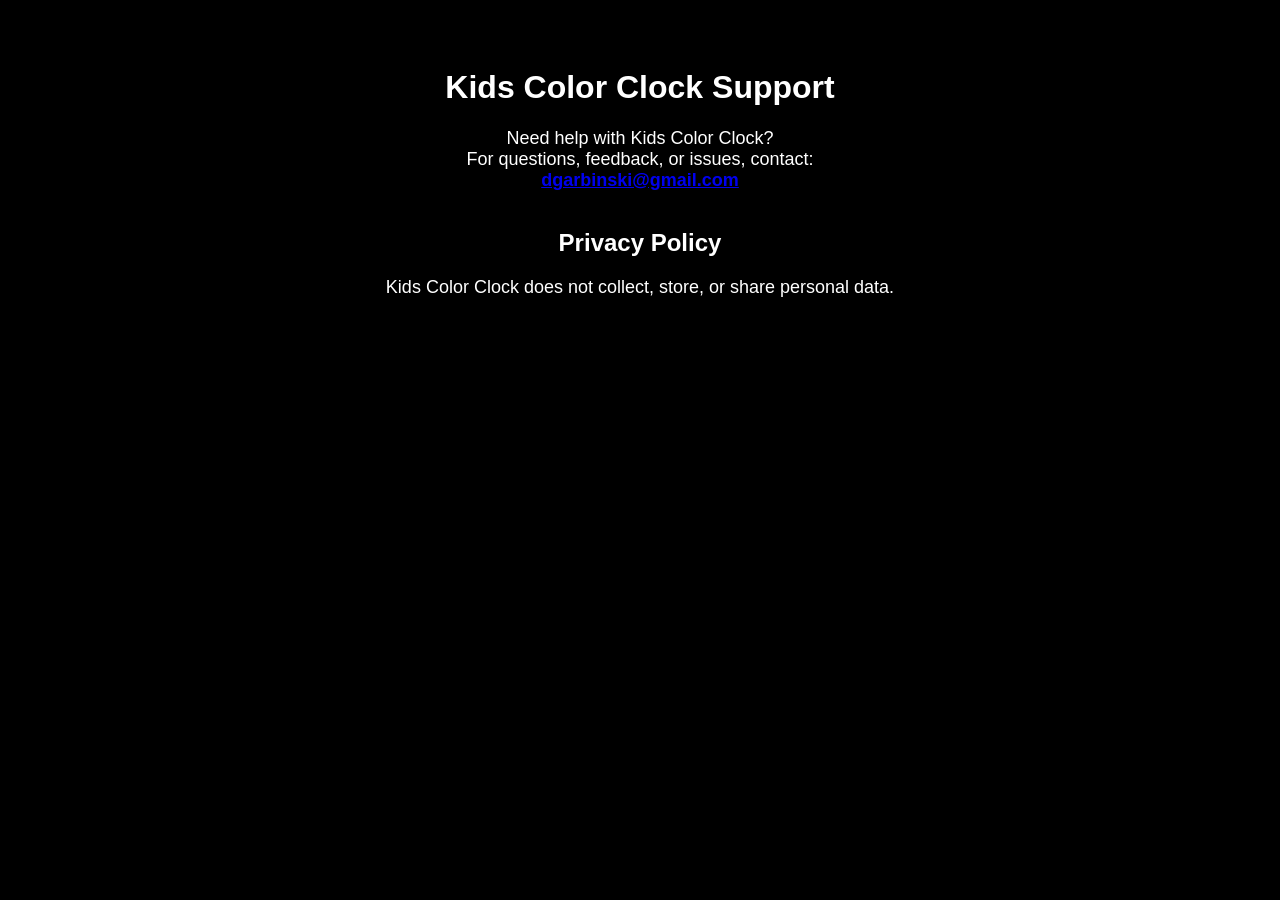
==== index.html @ 392bc578 "Create index.html for Kids Color Clock support Initial HTML structure for Kids Color Clock support p" ====
<!DOCTYPE html>
<html>
<head>
  <title>Kids Color Clock Support</title>
  <meta name="viewport" content="width=device-width, initial-scale=1">
  <style>
    body {
      font-family: -apple-system, BlinkMacSystemFont, sans-serif;
      background-color: #000;
      color: #fff;
      text-align: center;
      padding: 40px;
    }
    h1 { font-size: 32px; }
    p { font-size: 18px; max-width: 600px; margin: auto; }
  </style>
</head>
<body>
  <h1>Kids Color Clock Support</h1>
  <p>
    Need help with Kids Color Clock?
  </p>
  <p>
    For questions, feedback, or issues, contact:
  </p>
  <p>
  <strong>
    <a href="mailto:dgarbinski@gmail.com">dgarbinski@gmail.com</a>
  </strong>
</p>
  <br>
  <h2>Privacy Policy</h2>
  <p>
    Kids Color Clock does not collect, store, or share personal data.
  </p>
</body>
</html>
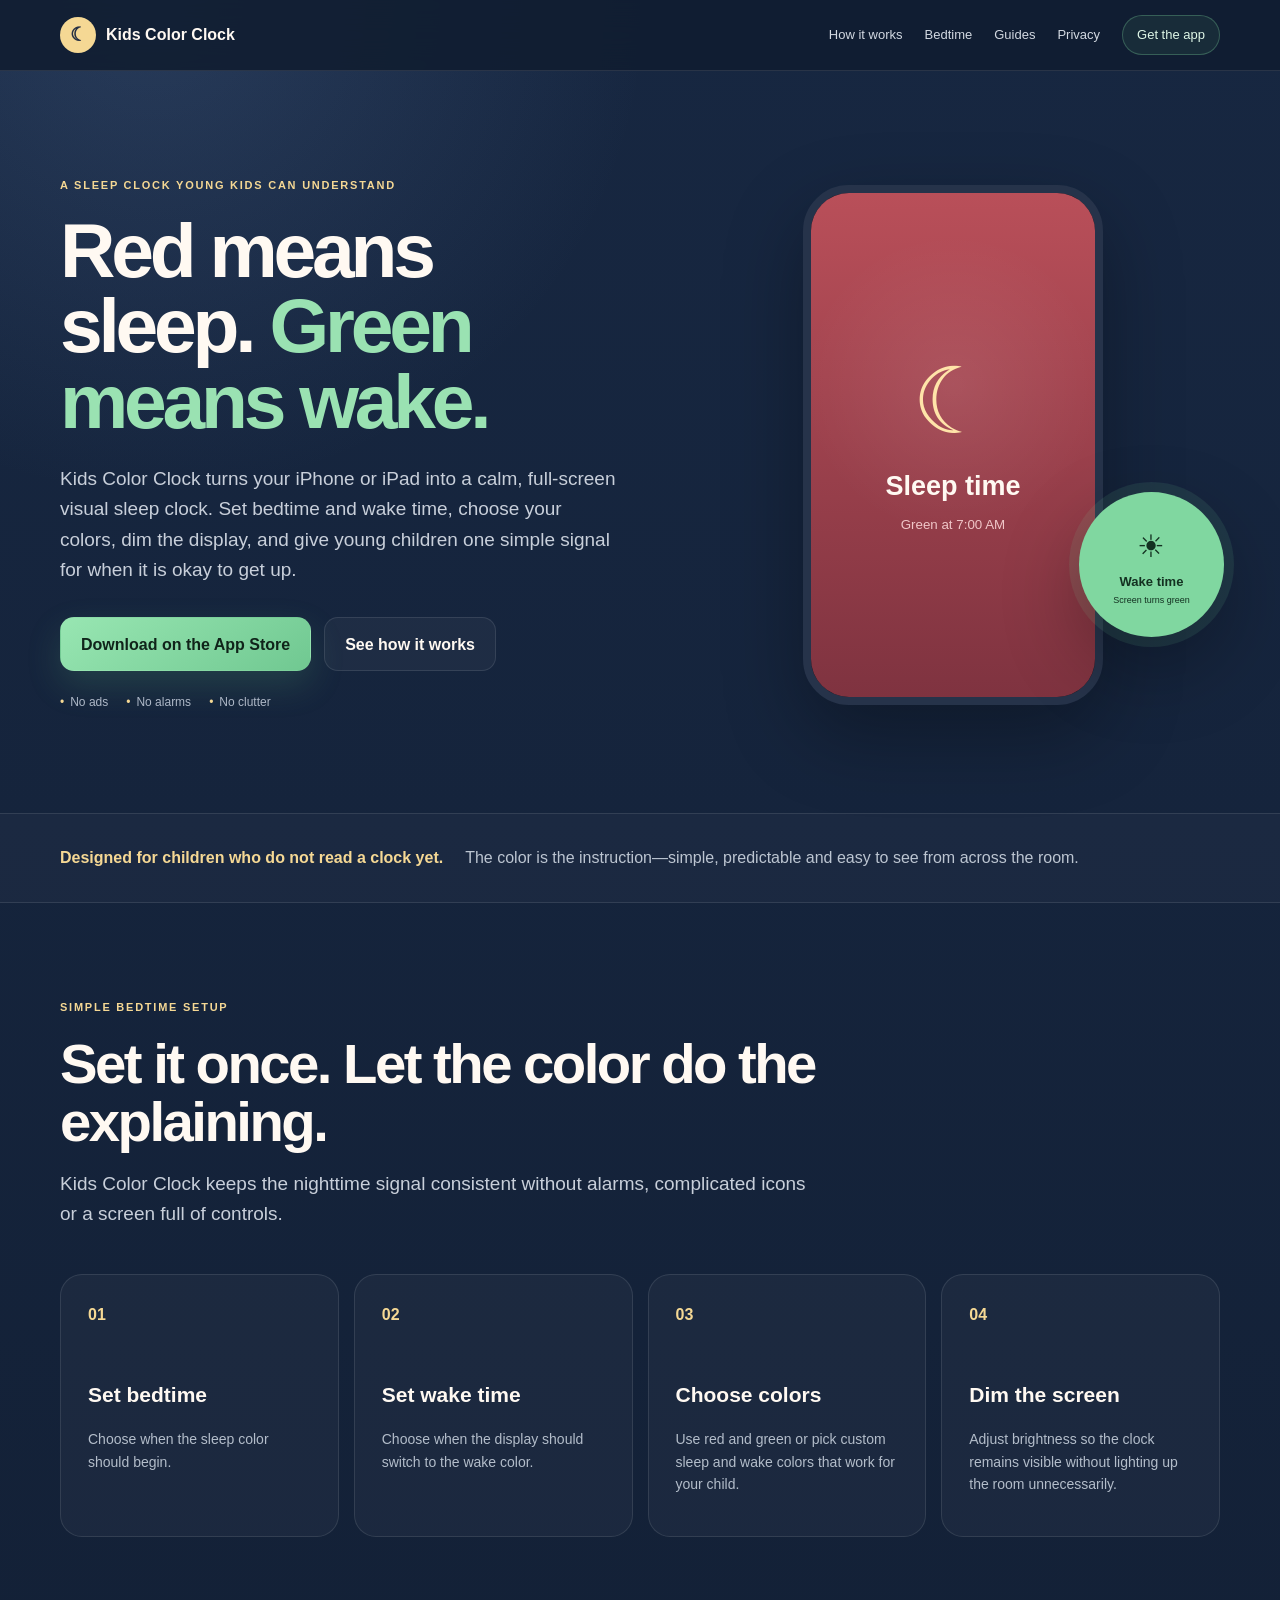
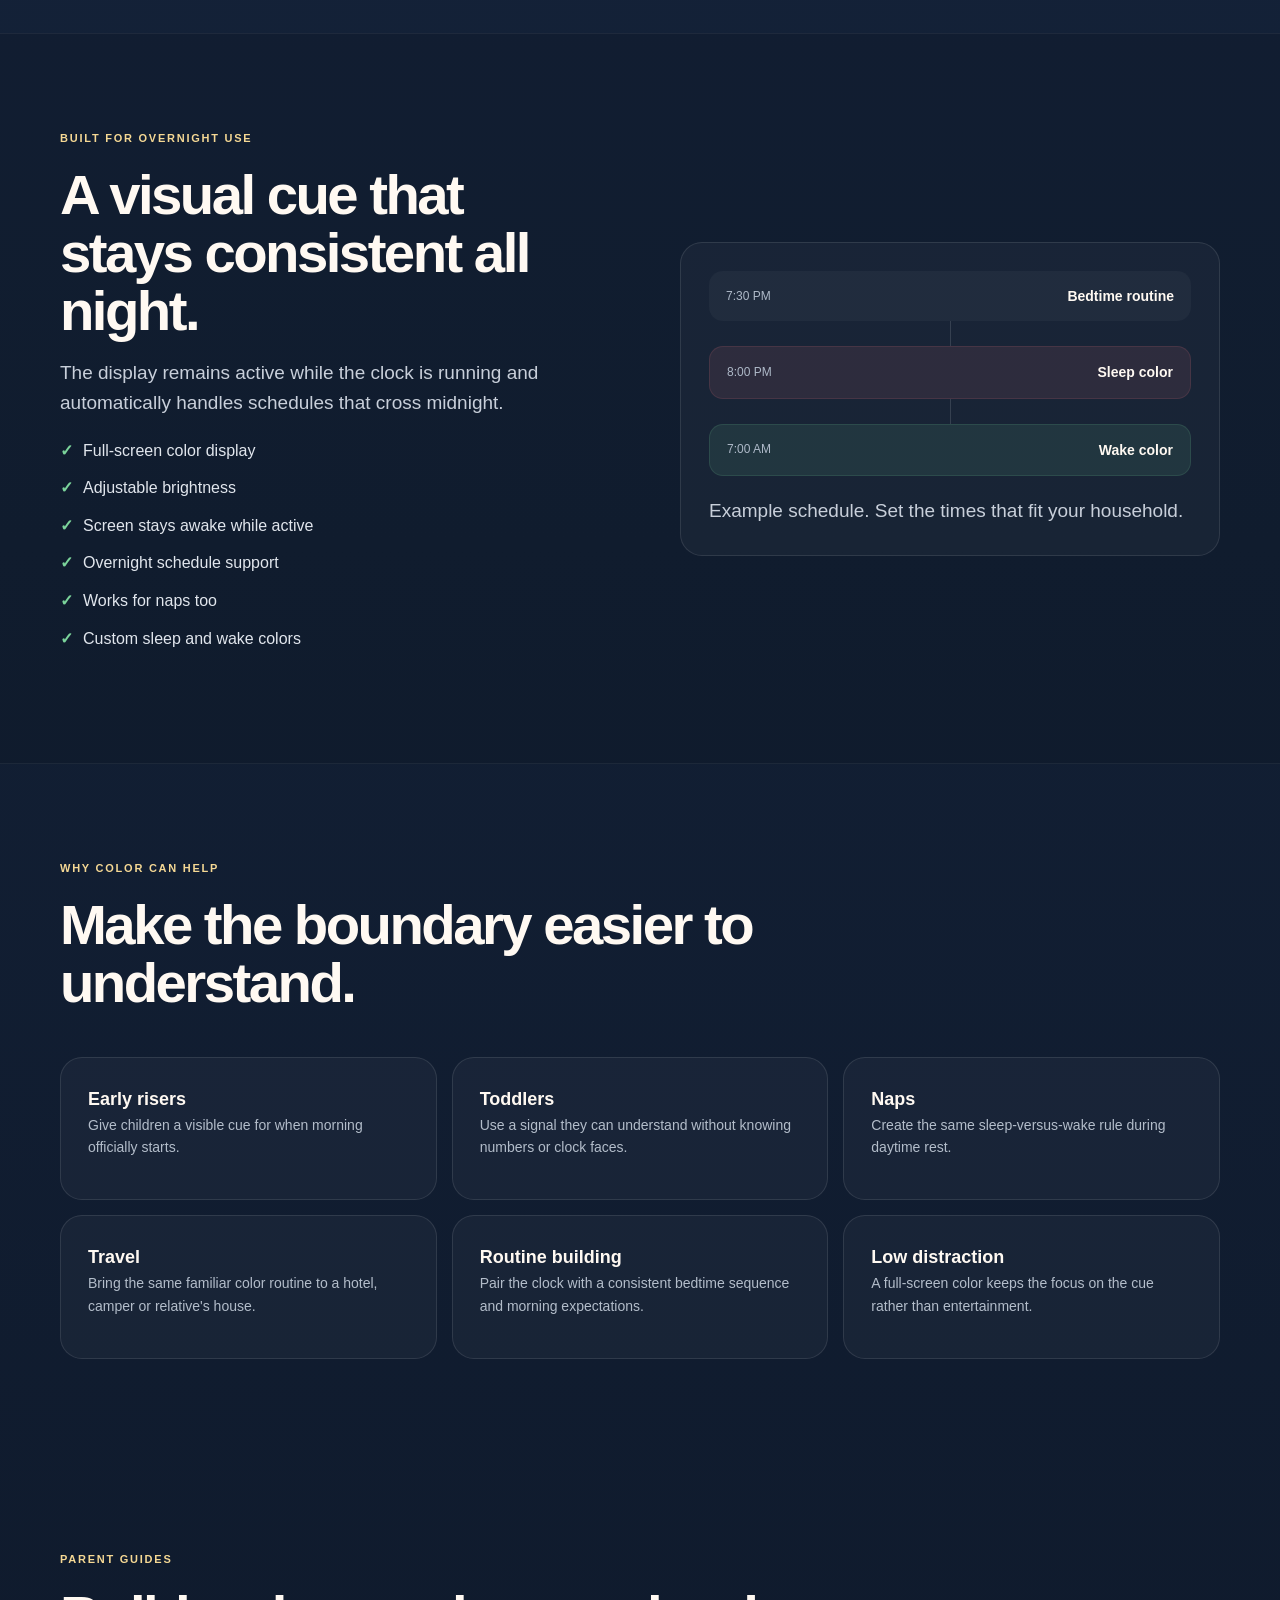
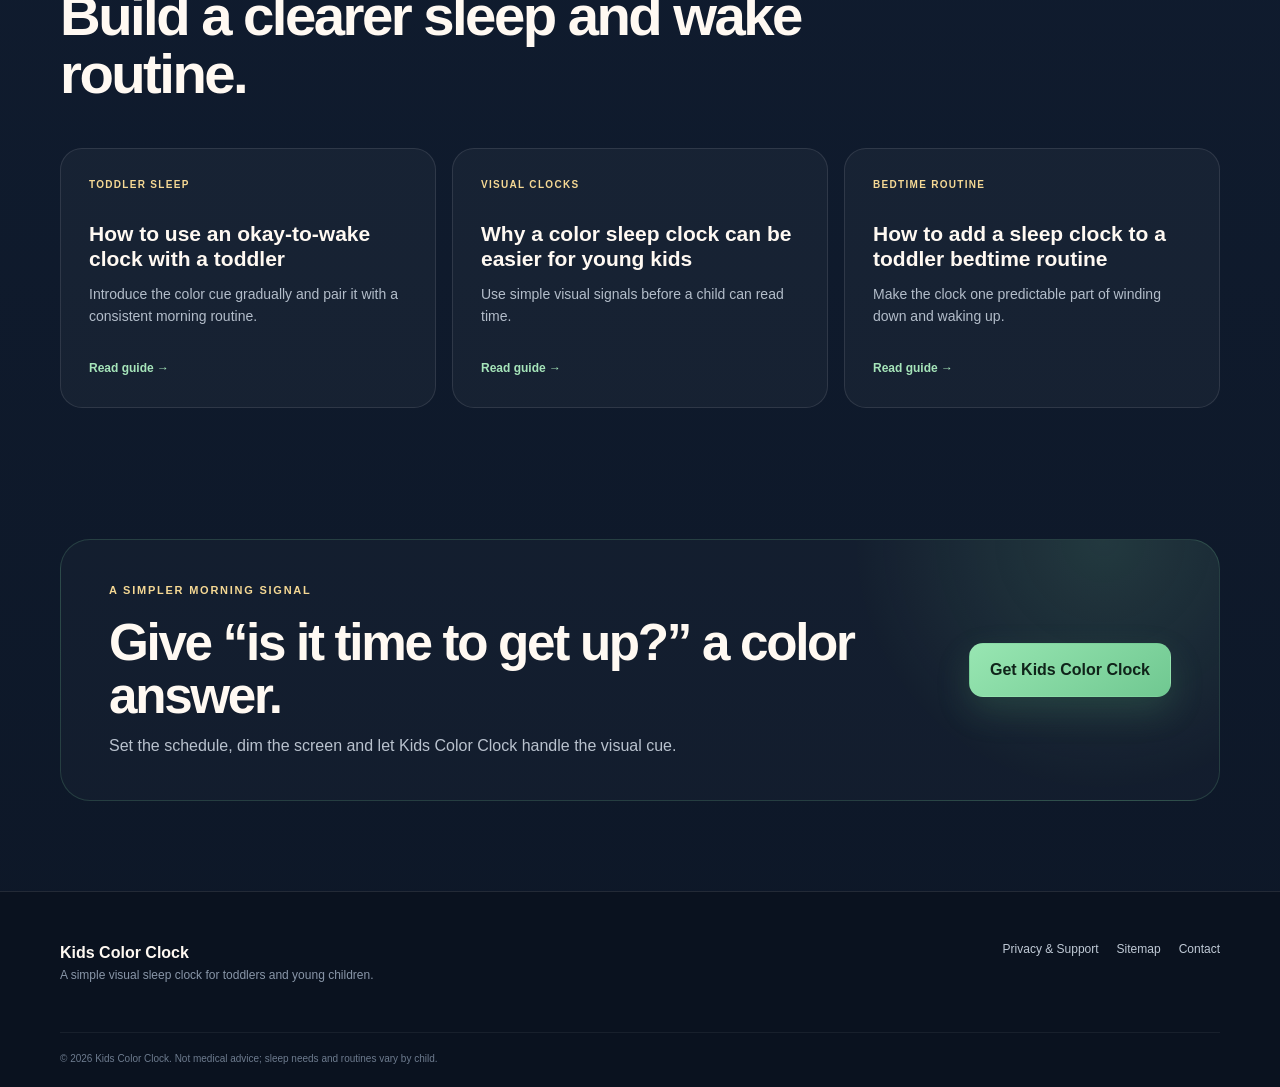
==== commit 2b23a477: "Build Kids Color Clock marketing and SEO website" ====
--- a/index.html
+++ b/index.html
@@ -1,37 +1 @@
-<!DOCTYPE html>
-<html>
-<head>
-  <title>Kids Color Clock Support</title>
-  <meta name="viewport" content="width=device-width, initial-scale=1">
-  <style>
-    body {
-      font-family: -apple-system, BlinkMacSystemFont, sans-serif;
-      background-color: #000;
-      color: #fff;
-      text-align: center;
-      padding: 40px;
-    }
-    h1 { font-size: 32px; }
-    p { font-size: 18px; max-width: 600px; margin: auto; }
-  </style>
-</head>
-<body>
-  <h1>Kids Color Clock Support</h1>
-  <p>
-    Need help with Kids Color Clock?
-  </p>
-  <p>
-    For questions, feedback, or issues, contact:
-  </p>
-  <p>
-  <strong>
-    <a href="mailto:dgarbinski@gmail.com">dgarbinski@gmail.com</a>
-  </strong>
-</p>
-  <br>
-  <h2>Privacy Policy</h2>
-  <p>
-    Kids Color Clock does not collect, store, or share personal data.
-  </p>
-</body>
-</html>
+<!DOCTYPE html><html lang="en"><head><meta charset="UTF-8"><meta name="viewport" content="width=device-width,initial-scale=1"><meta name="theme-color" content="#132033"><meta name="robots" content="index,follow,max-snippet:-1"><meta name="apple-itunes-app" content="app-id=6759827427"><title>Kids Color Clock — Okay-to-Wake Sleep Clock for Toddlers & Young Children</title><meta name="description" content="Kids Color Clock turns an iPhone or iPad into a calm color-based sleep clock. Red means sleep, green means wake, with custom schedules and adjustable brightness."><link rel="canonical" href="https://dgarbinski.github.io/kidscolorclock/"><meta property="og:type" content="website"><meta property="og:title" content="Kids Color Clock — Red Means Sleep. Green Means Wake."><meta property="og:description" content="A simple visual sleep clock that helps young children understand when it is time to stay in bed and when it is okay to get up."><meta property="og:url" content="https://dgarbinski.github.io/kidscolorclock/"><link rel="stylesheet" href="styles.css"><script type="application/ld+json">{"@context":"https://schema.org","@type":"SoftwareApplication","name":"Kids Color Clock","applicationCategory":"LifestyleApplication","operatingSystem":"iOS, iPadOS","url":"https://dgarbinski.github.io/kidscolorclock/","downloadUrl":"https://apps.apple.com/us/app/kids-color-clock/id6759827427","description":"Color-based sleep and okay-to-wake clock for toddlers and young children.","offers":{"@type":"Offer","price":"1.99","priceCurrency":"USD"}}</script><script type="application/ld+json">{"@context":"https://schema.org","@type":"FAQPage","mainEntity":[{"@type":"Question","name":"What is an okay-to-wake clock?","acceptedAnswer":{"@type":"Answer","text":"An okay-to-wake clock uses a simple visual signal to show a child when it is still sleep time and when it is okay to get up."}},{"@type":"Question","name":"Does Kids Color Clock use colors instead of numbers?","acceptedAnswer":{"@type":"Answer","text":"Yes. The app uses a full-screen color display so young children can understand the signal without reading a clock."}},{"@type":"Question","name":"Can I use it for naps?","acceptedAnswer":{"@type":"Answer","text":"Yes. The schedule can be used for naps or nighttime sleep, including overnight schedules."}}]}</script></head><body><header class="site-header"><div class="container nav"><a class="brand" href="#top"><span class="brand-mark">☾</span><span>Kids Color Clock</span></a><nav><a href="#how">How it works</a><a href="#bedtime">Bedtime</a><a href="#guides">Guides</a><a href="privacy.html">Privacy</a><a class="nav-cta" href="https://apps.apple.com/us/app/kids-color-clock/id6759827427">Get the app</a></nav></div></header><main id="top"><section class="hero"><div class="container hero-grid"><div><div class="eyebrow">A sleep clock young kids can understand</div><h1>Red means sleep. <span>Green means wake.</span></h1><p class="lead">Kids Color Clock turns your iPhone or iPad into a calm, full-screen visual sleep clock. Set bedtime and wake time, choose your colors, dim the display, and give young children one simple signal for when it is okay to get up.</p><div class="actions"><a class="button primary" href="https://apps.apple.com/us/app/kids-color-clock/id6759827427">Download on the App Store</a><a class="button secondary" href="#how">See how it works</a></div><div class="trust"><span>No ads</span><span>No alarms</span><span>No clutter</span></div></div><div class="clock-demo"><div class="device"><div class="sleep-screen"><span>☾</span><strong>Sleep time</strong><small>Green at 7:00 AM</small></div></div><div class="wake-bubble"><span>☀</span><b>Wake time</b><small>Screen turns green</small></div></div></div></section><section class="strip"><div class="container"><strong>Designed for children who do not read a clock yet.</strong><span>The color is the instruction—simple, predictable and easy to see from across the room.</span></div></section><section class="section" id="how"><div class="container"><div class="heading"><div class="eyebrow">Simple bedtime setup</div><h2>Set it once. Let the color do the explaining.</h2><p>Kids Color Clock keeps the nighttime signal consistent without alarms, complicated icons or a screen full of controls.</p></div><div class="steps"><article><span>01</span><h3>Set bedtime</h3><p>Choose when the sleep color should begin.</p></article><article><span>02</span><h3>Set wake time</h3><p>Choose when the display should switch to the wake color.</p></article><article><span>03</span><h3>Choose colors</h3><p>Use red and green or pick custom sleep and wake colors that work for your child.</p></article><article><span>04</span><h3>Dim the screen</h3><p>Adjust brightness so the clock remains visible without lighting up the room unnecessarily.</p></article></div></div></section><section class="section dark" id="bedtime"><div class="container two-col"><div><div class="eyebrow">Built for overnight use</div><h2>A visual cue that stays consistent all night.</h2><p>The display remains active while the clock is running and automatically handles schedules that cross midnight.</p><ul class="checks"><li>Full-screen color display</li><li>Adjustable brightness</li><li>Screen stays awake while active</li><li>Overnight schedule support</li><li>Works for naps too</li><li>Custom sleep and wake colors</li></ul></div><div class="routine-card"><div class="routine-row"><span>7:30 PM</span><b>Bedtime routine</b></div><div class="routine-line"></div><div class="routine-row sleep"><span>8:00 PM</span><b>Sleep color</b></div><div class="routine-line"></div><div class="routine-row wake"><span>7:00 AM</span><b>Wake color</b></div><p>Example schedule. Set the times that fit your household.</p></div></div></section><section class="section"><div class="container"><div class="heading"><div class="eyebrow">Why color can help</div><h2>Make the boundary easier to understand.</h2></div><div class="use-grid"><article><b>Early risers</b><p>Give children a visible cue for when morning officially starts.</p></article><article><b>Toddlers</b><p>Use a signal they can understand without knowing numbers or clock faces.</p></article><article><b>Naps</b><p>Create the same sleep-versus-wake rule during daytime rest.</p></article><article><b>Travel</b><p>Bring the same familiar color routine to a hotel, camper or relative's house.</p></article><article><b>Routine building</b><p>Pair the clock with a consistent bedtime sequence and morning expectations.</p></article><article><b>Low distraction</b><p>A full-screen color keeps the focus on the cue rather than entertainment.</p></article></div></div></section><section class="section" id="guides"><div class="container"><div class="heading"><div class="eyebrow">Parent guides</div><h2>Build a clearer sleep and wake routine.</h2></div><div class="guide-grid"><a href="toddler-ok-to-wake-clock.html"><span>Toddler sleep</span><h3>How to use an okay-to-wake clock with a toddler</h3><p>Introduce the color cue gradually and pair it with a consistent morning routine.</p><em>Read guide →</em></a><a href="color-sleep-clock-for-kids.html"><span>Visual clocks</span><h3>Why a color sleep clock can be easier for young kids</h3><p>Use simple visual signals before a child can read time.</p><em>Read guide →</em></a><a href="bedtime-routine-toddler-clock.html"><span>Bedtime routine</span><h3>How to add a sleep clock to a toddler bedtime routine</h3><p>Make the clock one predictable part of winding down and waking up.</p><em>Read guide →</em></a></div></div></section><section class="cta"><div class="container cta-inner"><div><div class="eyebrow">A simpler morning signal</div><h2>Give “is it time to get up?” a color answer.</h2><p>Set the schedule, dim the screen and let Kids Color Clock handle the visual cue.</p></div><a class="button primary" href="https://apps.apple.com/us/app/kids-color-clock/id6759827427">Get Kids Color Clock</a></div></section></main><footer><div class="container footer"><div><strong>Kids Color Clock</strong><p>A simple visual sleep clock for toddlers and young children.</p></div><div><a href="privacy.html">Privacy & Support</a><a href="sitemap.xml">Sitemap</a><a href="mailto:dgarbinski@gmail.com">Contact</a></div></div><div class="container fine">© 2026 Kids Color Clock. Not medical advice; sleep needs and routines vary by child.</div></footer></body></html>
--- a/styles.css
+++ b/styles.css
@@ -0,0 +1 @@
+:root{--bg:#132033;--night:#0d1727;--text:#fff9f2;--muted:#c8cfda;--sleep:#ea777c;--wake:#7bd49b;--moon:#f5d894;--blue:#8fb9e9;--line:rgba(255,255,255,.1);--max:1160px;--shadow:0 30px 80px rgba(0,0,0,.3)}*{box-sizing:border-box}html{scroll-behavior:smooth}body{margin:0;background:radial-gradient(circle at 12% 0,rgba(115,151,205,.18),transparent 31rem),linear-gradient(180deg,#172741,#0d1727);color:var(--text);font-family:Inter,-apple-system,BlinkMacSystemFont,"Segoe UI",sans-serif;line-height:1.6}a{color:inherit}.container{width:min(calc(100% - 38px),var(--max));margin:auto}.site-header{position:sticky;top:0;z-index:20;background:rgba(16,29,48,.88);backdrop-filter:blur(18px);border-bottom:1px solid var(--line)}.nav{min-height:70px;display:flex;justify-content:space-between;align-items:center;gap:30px}.brand{display:flex;gap:10px;align-items:center;text-decoration:none;font-weight:850}.brand-mark{width:36px;height:36px;display:grid;place-items:center;border-radius:50%;background:#f5d894;color:#263044;font-size:19px}.nav nav{display:flex;gap:22px;align-items:center}.nav nav a{text-decoration:none;color:#d3d9e2;font-size:13px}.nav-cta{padding:9px 14px;border:1px solid rgba(123,212,155,.3);border-radius:999px;color:#dff7e7!important;background:rgba(123,212,155,.08)}.hero{padding:94px 0 88px}.hero-grid{display:grid;grid-template-columns:1.02fr .98fr;gap:70px;align-items:center}.eyebrow{color:var(--moon);font-size:11px;font-weight:900;letter-spacing:.16em;text-transform:uppercase;margin-bottom:18px}h1,h2,h3,p{margin-top:0}h1{font-size:clamp(50px,6vw,80px);line-height:.98;letter-spacing:-.055em;margin-bottom:25px}h1 span{color:#9ae2b2}h2{font-size:clamp(35px,4.4vw,58px);line-height:1.03;letter-spacing:-.045em;margin-bottom:18px}h3{font-size:21px;line-height:1.2}.lead,.heading p,.two-col>div>p{color:var(--muted);font-size:19px}.actions{display:flex;gap:13px;flex-wrap:wrap;margin:32px 0 22px}.button{min-height:54px;display:inline-flex;align-items:center;justify-content:center;padding:12px 20px;border-radius:14px;text-decoration:none;font-weight:800;border:1px solid transparent}.primary{background:linear-gradient(145deg,#98e6b2,#70c891);color:#10241a;box-shadow:0 14px 34px rgba(92,176,119,.2)}.secondary{border-color:var(--line);background:rgba(255,255,255,.04)}.trust{display:flex;gap:18px;flex-wrap:wrap;color:#aeb8c7;font-size:12px}.trust span:before{content:"•";color:var(--moon);margin-right:6px}.clock-demo{height:560px;position:relative;display:grid;place-items:center}.device{width:300px;height:520px;border:8px solid #26334a;border-radius:46px;background:#0b111c;box-shadow:var(--shadow);overflow:hidden}.sleep-screen{width:100%;height:100%;display:grid;place-content:center;text-align:center;background:radial-gradient(circle at 50% 38%,rgba(255,255,255,.08),transparent 150px),linear-gradient(180deg,#b94f59,#7f3340)}.sleep-screen>span{font-size:92px;color:#ffe4a9;line-height:1}.sleep-screen strong{font-size:27px;margin-top:18px}.sleep-screen small{color:#f0c6c8;margin-top:6px}.wake-bubble{position:absolute;right:-4px;bottom:88px;width:145px;height:145px;border-radius:50%;display:grid;place-content:center;text-align:center;background:#80d7a0;color:#133121;box-shadow:0 0 0 10px rgba(123,212,155,.1),var(--shadow)}.wake-bubble span{font-size:31px}.wake-bubble b{font-size:13px}.wake-bubble small{font-size:9px}.strip{border-block:1px solid var(--line);background:rgba(255,255,255,.022)}.strip .container{min-height:88px;display:flex;align-items:center;gap:22px}.strip strong{color:var(--moon)}.strip span{color:#bcc5d1}.section{padding:96px 0}.dark{background:rgba(0,0,0,.11);border-block:1px solid rgba(255,255,255,.055)}.heading{max-width:760px;margin-bottom:45px}.steps{display:grid;grid-template-columns:repeat(4,1fr);gap:15px}.steps article,.guide-grid a,.use-grid article,.routine-card{border:1px solid var(--line);border-radius:22px;background:rgba(255,255,255,.035)}.steps article{padding:27px;min-height:230px}.steps article>span{display:block;color:var(--moon);font-weight:900;margin-bottom:54px}.steps p,.guide-grid p,.use-grid p{color:#b3bdca;font-size:14px}.two-col{display:grid;grid-template-columns:1fr 1fr;gap:80px;align-items:center}.checks{list-style:none;padding:0}.checks li{margin:12px 0;color:#e1e6ed}.checks li:before{content:"✓";color:var(--wake);margin-right:10px;font-weight:900}.routine-card{padding:28px}.routine-row{display:flex;justify-content:space-between;align-items:center;padding:14px 17px;border-radius:14px;background:rgba(255,255,255,.035)}.routine-row span{color:#aeb9c8;font-size:12px}.routine-row b{font-size:14px}.routine-row.sleep{background:rgba(234,119,124,.1);border:1px solid rgba(234,119,124,.13)}.routine-row.wake{background:rgba(123,212,155,.1);border:1px solid rgba(123,212,155,.13)}.routine-line{width:1px;height:25px;margin:auto;background:rgba(255,255,255,.13)}.routine-card p{color:#8f9bac;font-size:11px;margin:20px 0 0}.use-grid{display:grid;grid-template-columns:repeat(3,1fr);gap:15px}.use-grid article{padding:27px}.use-grid b{font-size:18px}.guide-grid{display:grid;grid-template-columns:repeat(3,1fr);gap:16px}.guide-grid a{padding:28px;text-decoration:none;min-height:260px;display:flex;flex-direction:column}.guide-grid span{color:var(--moon);font-size:10px;font-weight:900;letter-spacing:.13em;text-transform:uppercase}.guide-grid h3{margin:28px 0 12px}.guide-grid em{margin-top:auto;color:#a6e5ba;font-size:12px;font-style:normal;font-weight:800}.cta{padding:35px 0 90px}.cta-inner{padding:42px 48px;display:grid;grid-template-columns:1fr auto;gap:35px;align-items:center;border:1px solid rgba(123,212,155,.18);border-radius:30px;background:radial-gradient(circle at 90% 0,rgba(123,212,155,.15),transparent 250px),rgba(255,255,255,.025)}.cta h2{font-size:clamp(34px,4vw,52px);margin-bottom:10px}.cta p{color:#b9c2ce;margin:0}footer{border-top:1px solid var(--line);padding:48px 0 20px;background:#0a121f}.footer{display:flex;justify-content:space-between;gap:30px}.footer p{color:#8996a8;font-size:12px}.footer>div:last-child{display:flex;gap:18px;flex-wrap:wrap}.footer a{color:#c0cad6;text-decoration:none;font-size:12px}.fine{margin-top:35px;padding-top:18px;border-top:1px solid rgba(255,255,255,.06);color:#6d7b8e;font-size:10px}.article-main{padding:80px 0 110px}.article-hero{max-width:850px;margin:0 auto 48px;text-align:center}.article-hero h1{font-size:clamp(42px,6vw,68px)}.article-hero p{color:var(--muted);font-size:18px}.article-card{max-width:900px;margin:auto;padding:clamp(26px,5vw,55px);border:1px solid var(--line);border-radius:28px;background:rgba(255,255,255,.035)}.article-card h2{margin-top:42px;font-size:clamp(29px,4vw,42px)}.article-card h2:first-child{margin-top:0}.article-card p,.article-card li{color:#cbd2dc}.article-card li{margin:8px 0}.callout{padding:20px 22px;border:1px solid rgba(245,216,148,.18);border-radius:16px;background:rgba(245,216,148,.05)}.breadcrumbs{max-width:900px;margin:0 auto 24px;color:#8491a3;font-size:12px}.breadcrumbs a{text-decoration:none;color:#bdc7d3}@media(max-width:900px){.hero-grid,.two-col{grid-template-columns:1fr}.steps{grid-template-columns:1fr 1fr}.use-grid{grid-template-columns:1fr 1fr}.guide-grid{grid-template-columns:1fr}.nav nav a:not(.nav-cta){display:none}.cta-inner{grid-template-columns:1fr}.footer{flex-direction:column}}@media(max-width:560px){.container{width:min(calc(100% - 26px),var(--max))}.hero{padding-top:65px}.section{padding:72px 0}h1{font-size:clamp(43px,13vw,60px)}.steps,.use-grid{grid-template-columns:1fr}.clock-demo{height:500px}.device{width:260px;height:450px}.wake-bubble{right:0;bottom:45px}.strip .container{padding:20px 0;align-items:flex-start;flex-direction:column;gap:5px}.button{width:100%}.cta-inner{padding:30px 24px}}
